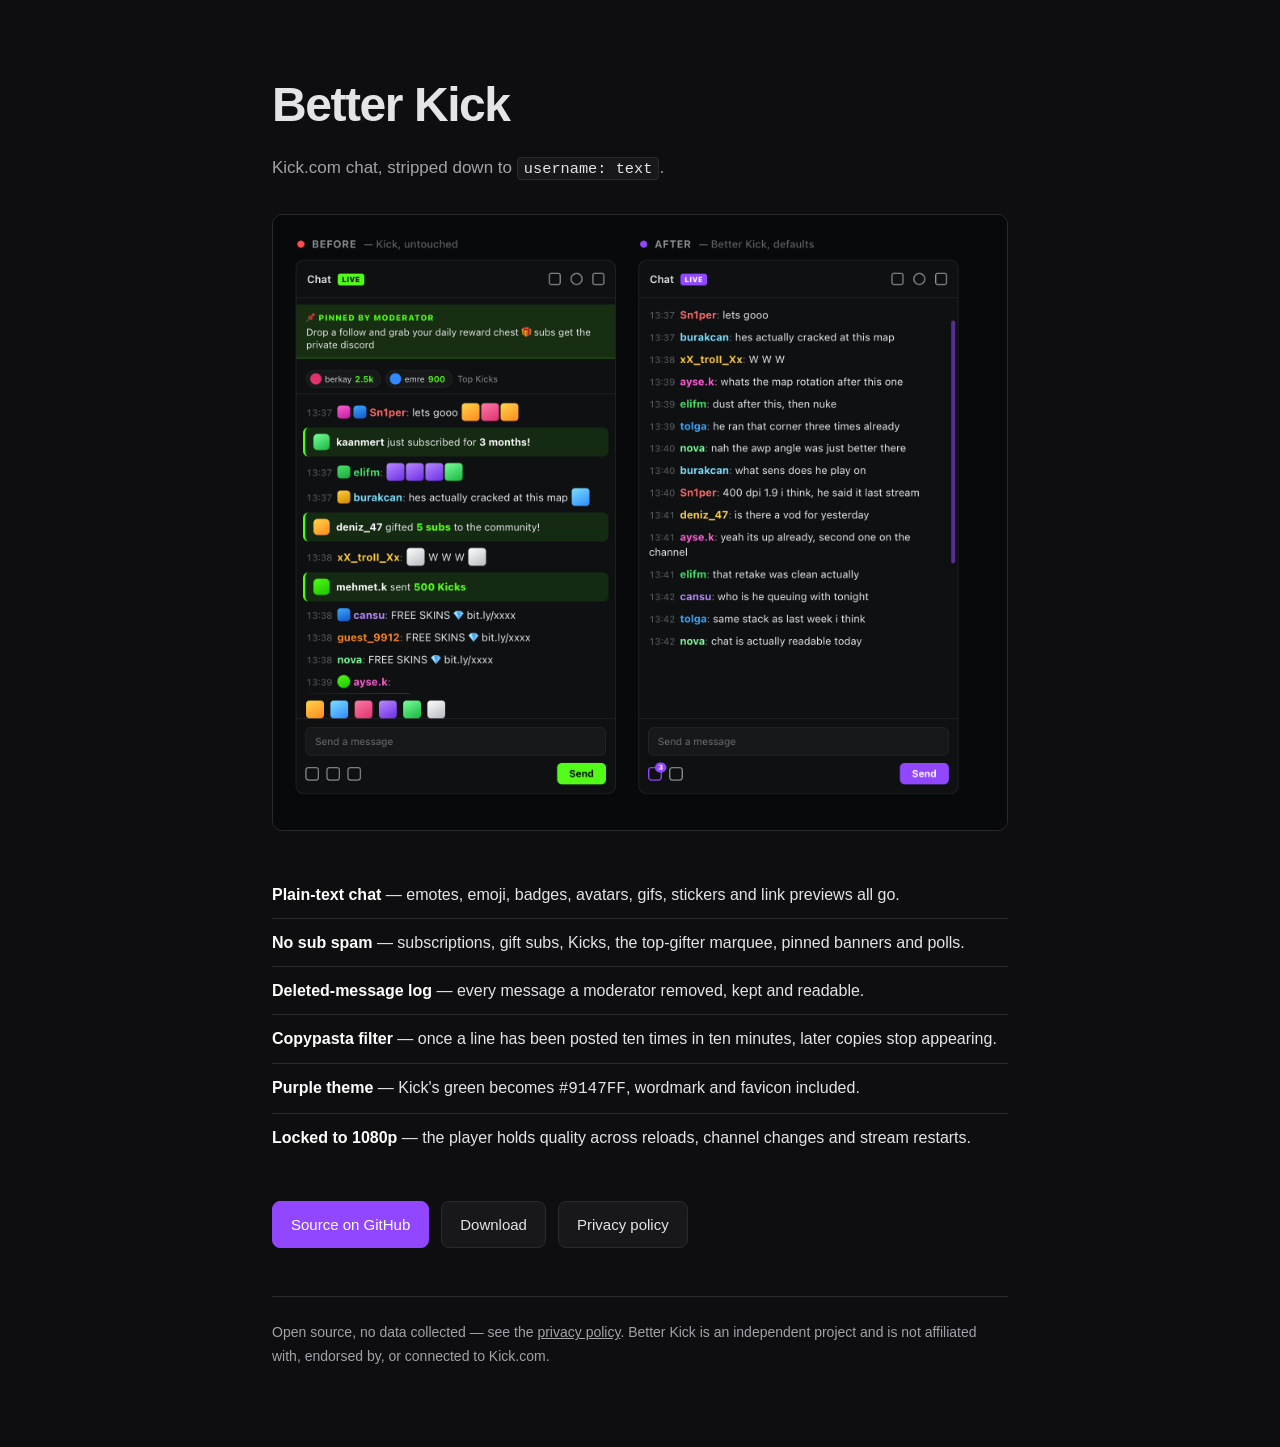
==== docs/index.html @ a790620d "Add a GitHub Pages site with the extension's privacy policy The Chrome Web Store listing needs a pub" ====
<!DOCTYPE html>
<html lang="en">
<head>
<meta charset="utf-8">
<meta name="viewport" content="width=device-width, initial-scale=1">
<title>Better Kick</title>
<meta name="description" content="Kick.com chat, stripped down to username: text. No emotes, no badges, no sub spam — plus a log of every deleted message.">
<link rel="icon" href="data:image/svg+xml,<svg xmlns='http://www.w3.org/2000/svg' viewBox='0 0 100 100'><rect width='100' height='100' rx='20' fill='%239147ff'/></svg>">
<style>
  :root {
    --bg: #0e0e10;
    --panel: #18181b;
    --line: #2a2a2e;
    --text: #e4e4e7;
    --muted: #a1a1aa;
    --accent: #9147ff;
  }
  * { box-sizing: border-box; }
  body {
    margin: 0;
    padding: 4rem 1.25rem 5rem;
    background: var(--bg);
    color: var(--text);
    font: 16px/1.7 -apple-system, BlinkMacSystemFont, "Segoe UI", Roboto, Helvetica, Arial, sans-serif;
    -webkit-font-smoothing: antialiased;
  }
  main { max-width: 46rem; margin: 0 auto; }
  a { color: var(--accent); }
  h1 {
    font-size: clamp(2rem, 7vw, 3rem);
    margin: 0 0 .5rem;
    letter-spacing: -.03em;
  }
  .tag { color: var(--muted); font-size: 1.0625rem; margin: 0 0 2rem; }
  .tag code {
    background: var(--panel);
    border: 1px solid var(--line);
    border-radius: 4px;
    padding: .1em .4em;
    font-family: ui-monospace, SFMono-Regular, Menlo, Consolas, monospace;
    font-size: .9em;
    color: var(--text);
  }
  .shot {
    display: block;
    width: 100%;
    height: auto;
    border: 1px solid var(--line);
    border-radius: 10px;
    margin: 0 0 2.5rem;
  }
  ul.features { list-style: none; padding: 0; margin: 0 0 2.5rem; }
  ul.features li {
    padding: .625rem 0;
    border-bottom: 1px solid var(--line);
  }
  ul.features li:last-child { border-bottom: 0; }
  ul.features strong { color: #fff; }
  .links { display: flex; flex-wrap: wrap; gap: .75rem; margin-bottom: 3rem; }
  .btn {
    display: inline-block;
    padding: .625rem 1.125rem;
    border-radius: 8px;
    border: 1px solid var(--line);
    background: var(--panel);
    color: var(--text);
    text-decoration: none;
    font-size: .9375rem;
  }
  .btn:hover { border-color: var(--accent); color: #fff; }
  .btn.primary { background: var(--accent); border-color: var(--accent); color: #fff; }
  .btn.primary:hover { background: #a970ff; border-color: #a970ff; }
  footer {
    padding-top: 1.5rem;
    border-top: 1px solid var(--line);
    color: var(--muted);
    font-size: .875rem;
  }
  footer a { color: var(--muted); }
  footer a:hover { color: var(--accent); }
</style>
</head>
<body>
<main>
  <h1>Better Kick</h1>
  <p class="tag">Kick.com chat, stripped down to <code>username: text</code>.</p>

  <img class="shot" src="images/chat-before-after.png"
       alt="The same forty seconds of Kick chat, with and without Better Kick. On the left, emotes, badges, sub events and copypasta crowd out roughly four real sentences. On the right, fifteen plain-text messages fit in the same space.">

  <ul class="features">
    <li><strong>Plain-text chat</strong> — emotes, emoji, badges, avatars, gifs, stickers and link previews all go.</li>
    <li><strong>No sub spam</strong> — subscriptions, gift subs, Kicks, the top-gifter marquee, pinned banners and polls.</li>
    <li><strong>Deleted-message log</strong> — every message a moderator removed, kept and readable.</li>
    <li><strong>Copypasta filter</strong> — once a line has been posted ten times in ten minutes, later copies stop appearing.</li>
    <li><strong>Purple theme</strong> — Kick's green becomes <code>#9147FF</code>, wordmark and favicon included.</li>
    <li><strong>Locked to 1080p</strong> — the player holds quality across reloads, channel changes and stream restarts.</li>
  </ul>

  <div class="links">
    <a class="btn primary" href="https://github.com/firatmelih/better-kick-chrome-extension">Source on GitHub</a>
    <a class="btn" href="https://github.com/firatmelih/better-kick-chrome-extension/releases/latest">Download</a>
    <a class="btn" href="privacy.html">Privacy policy</a>
  </div>

  <footer>
    Open source, no data collected — see the <a href="privacy.html">privacy policy</a>.
    Better Kick is an independent project and is not affiliated with, endorsed by, or
    connected to Kick.com.
  </footer>
</main>
</body>
</html>
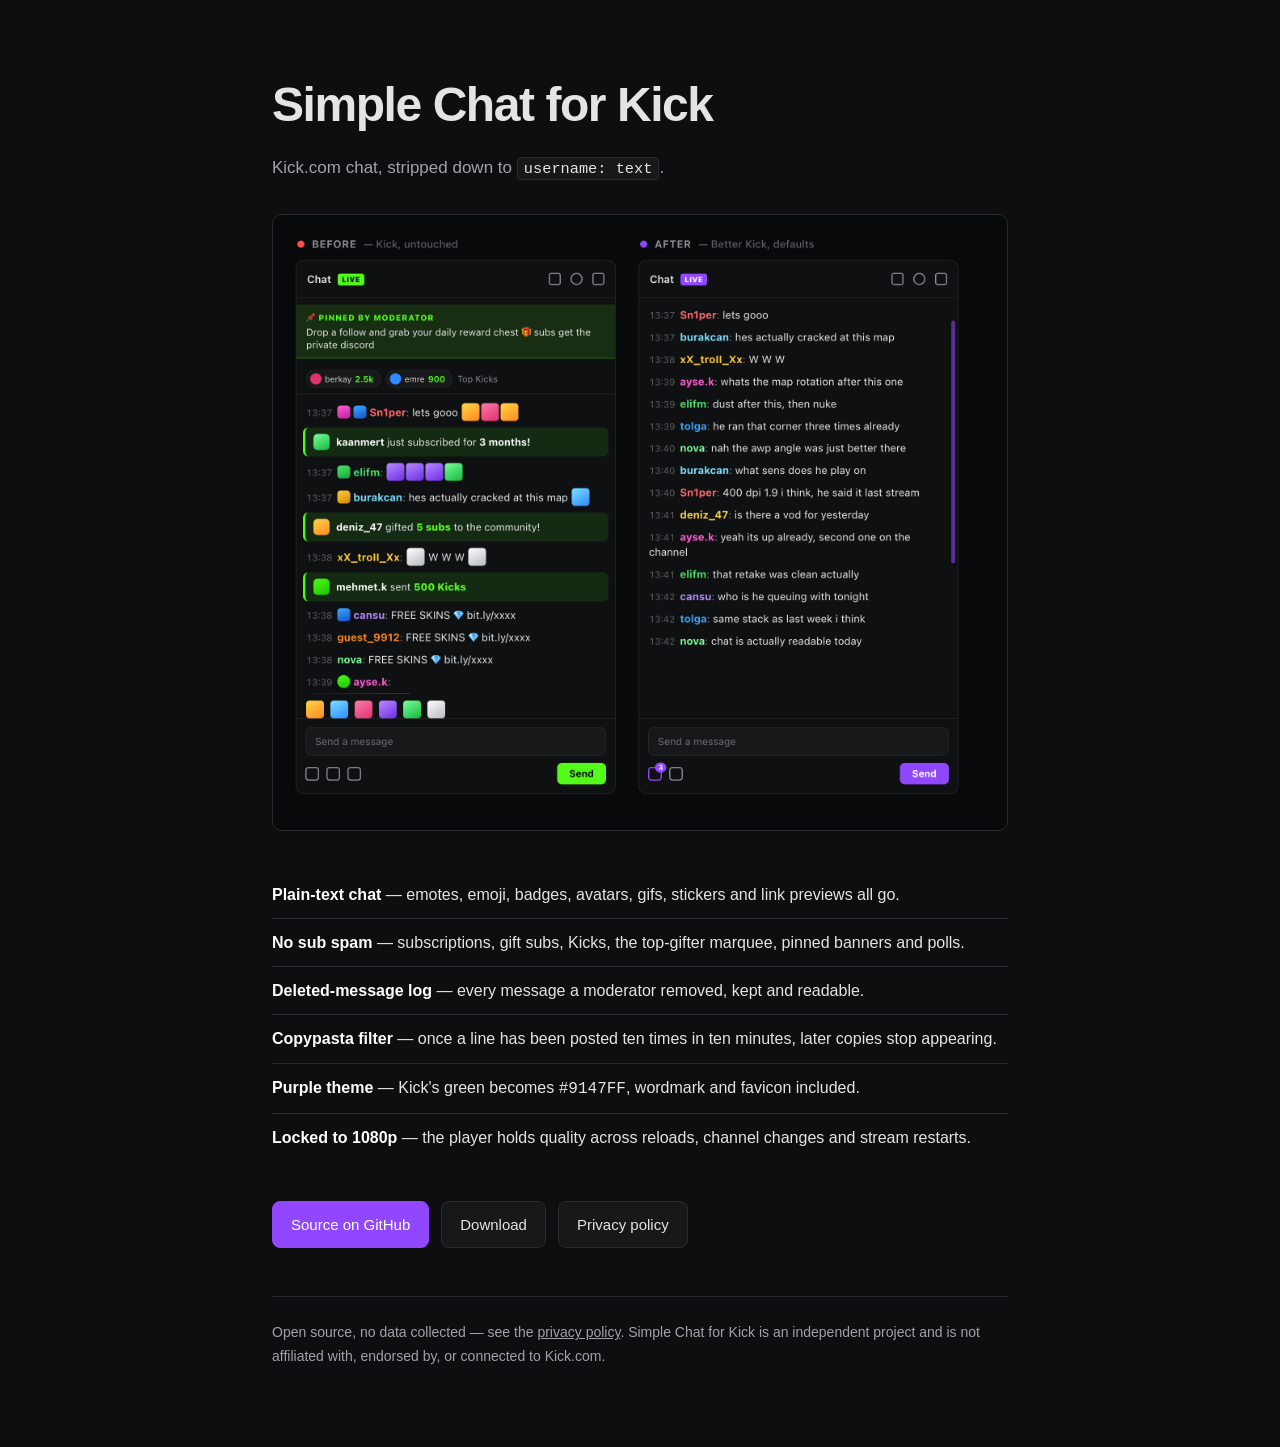
==== commit cd70063c: "1.0.1" ====
--- a/docs/index.html
+++ b/docs/index.html
@@ -3,7 +3,7 @@
 <head>
 <meta charset="utf-8">
 <meta name="viewport" content="width=device-width, initial-scale=1">
-<title>Better Kick</title>
+<title>Simple Chat for Kick</title>
 <meta name="description" content="Kick.com chat, stripped down to username: text. No emotes, no badges, no sub spam — plus a log of every deleted message.">
 <link rel="icon" href="data:image/svg+xml,<svg xmlns='http://www.w3.org/2000/svg' viewBox='0 0 100 100'><rect width='100' height='100' rx='20' fill='%239147ff'/></svg>">
 <style>
@@ -82,11 +82,11 @@
 </head>
 <body>
 <main>
-  <h1>Better Kick</h1>
+  <h1>Simple Chat for Kick</h1>
   <p class="tag">Kick.com chat, stripped down to <code>username: text</code>.</p>
 
   <img class="shot" src="images/chat-before-after.png"
-       alt="The same forty seconds of Kick chat, with and without Better Kick. On the left, emotes, badges, sub events and copypasta crowd out roughly four real sentences. On the right, fifteen plain-text messages fit in the same space.">
+       alt="The same forty seconds of Kick chat, with and without Simple Chat for Kick. On the left, emotes, badges, sub events and copypasta crowd out roughly four real sentences. On the right, fifteen plain-text messages fit in the same space.">
 
   <ul class="features">
     <li><strong>Plain-text chat</strong> — emotes, emoji, badges, avatars, gifs, stickers and link previews all go.</li>
@@ -105,7 +105,7 @@
 
   <footer>
     Open source, no data collected — see the <a href="privacy.html">privacy policy</a>.
-    Better Kick is an independent project and is not affiliated with, endorsed by, or
+    Simple Chat for Kick is an independent project and is not affiliated with, endorsed by, or
     connected to Kick.com.
   </footer>
 </main>
